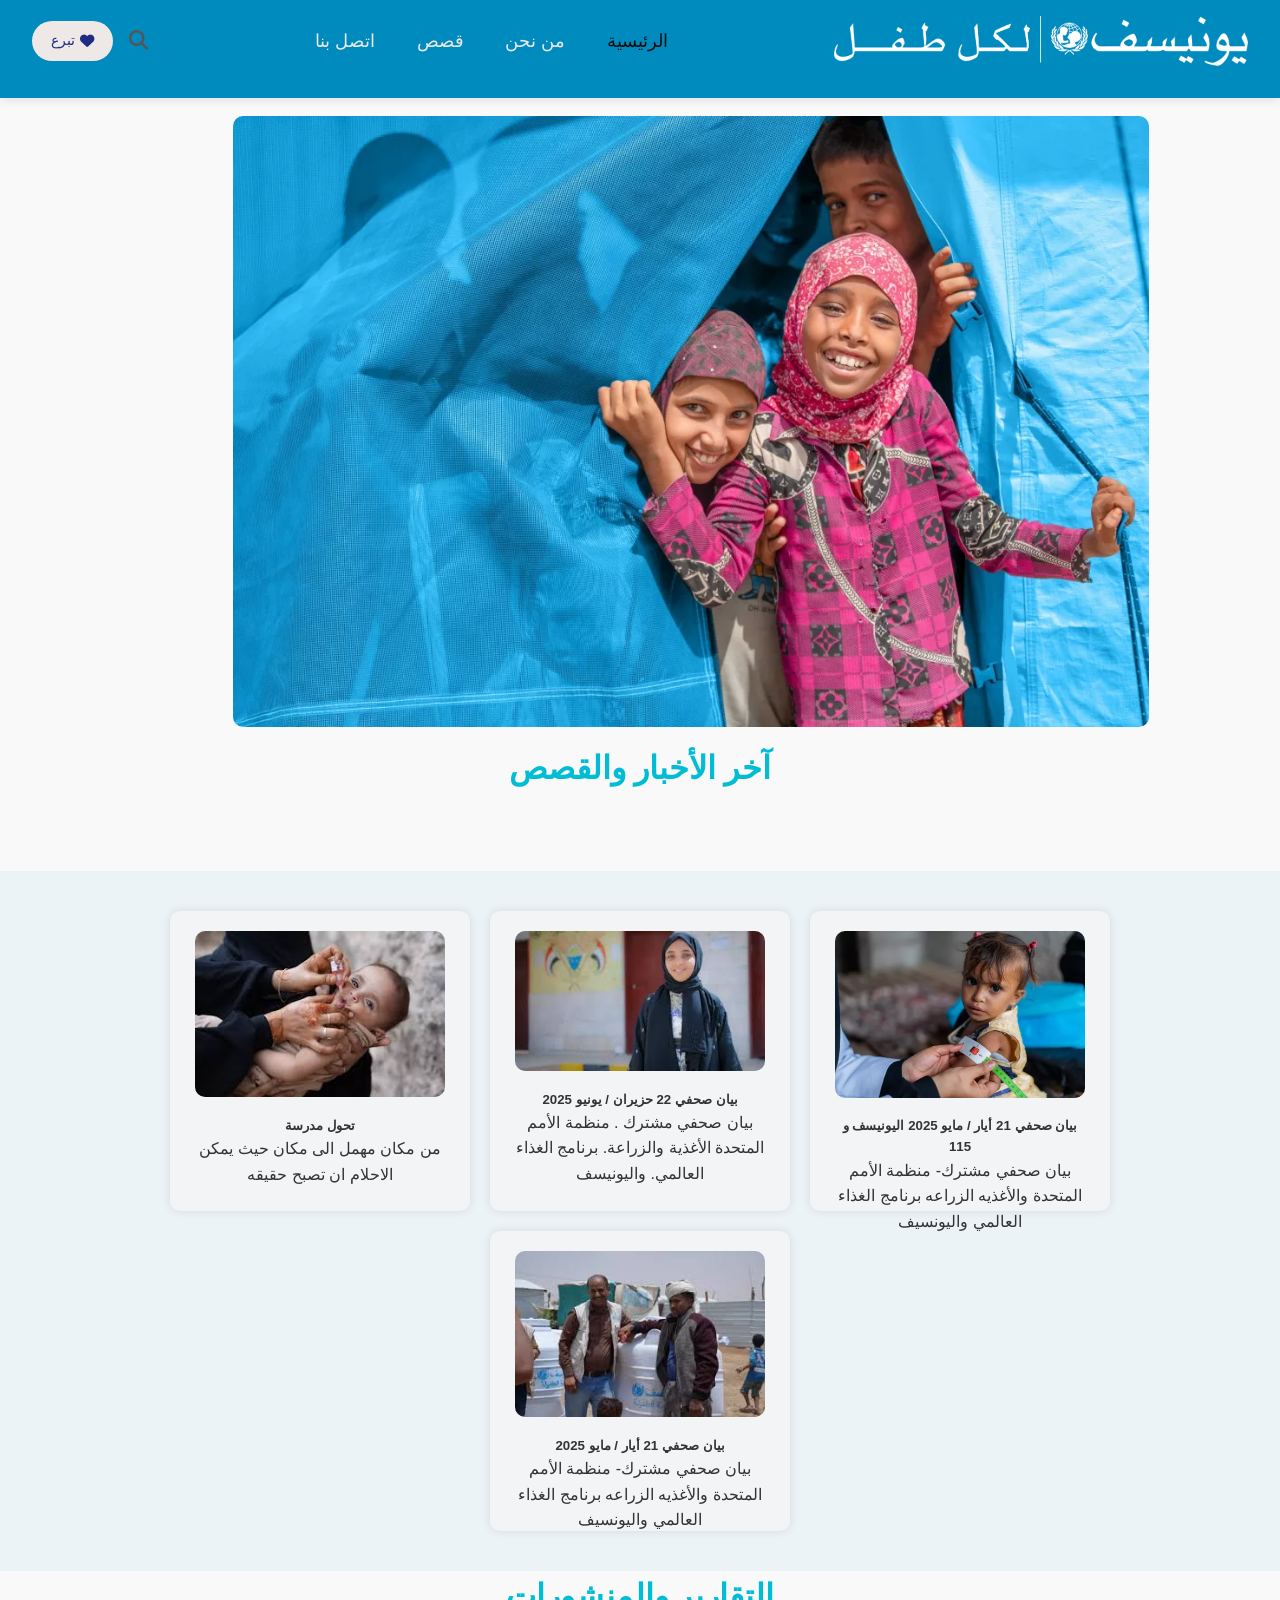
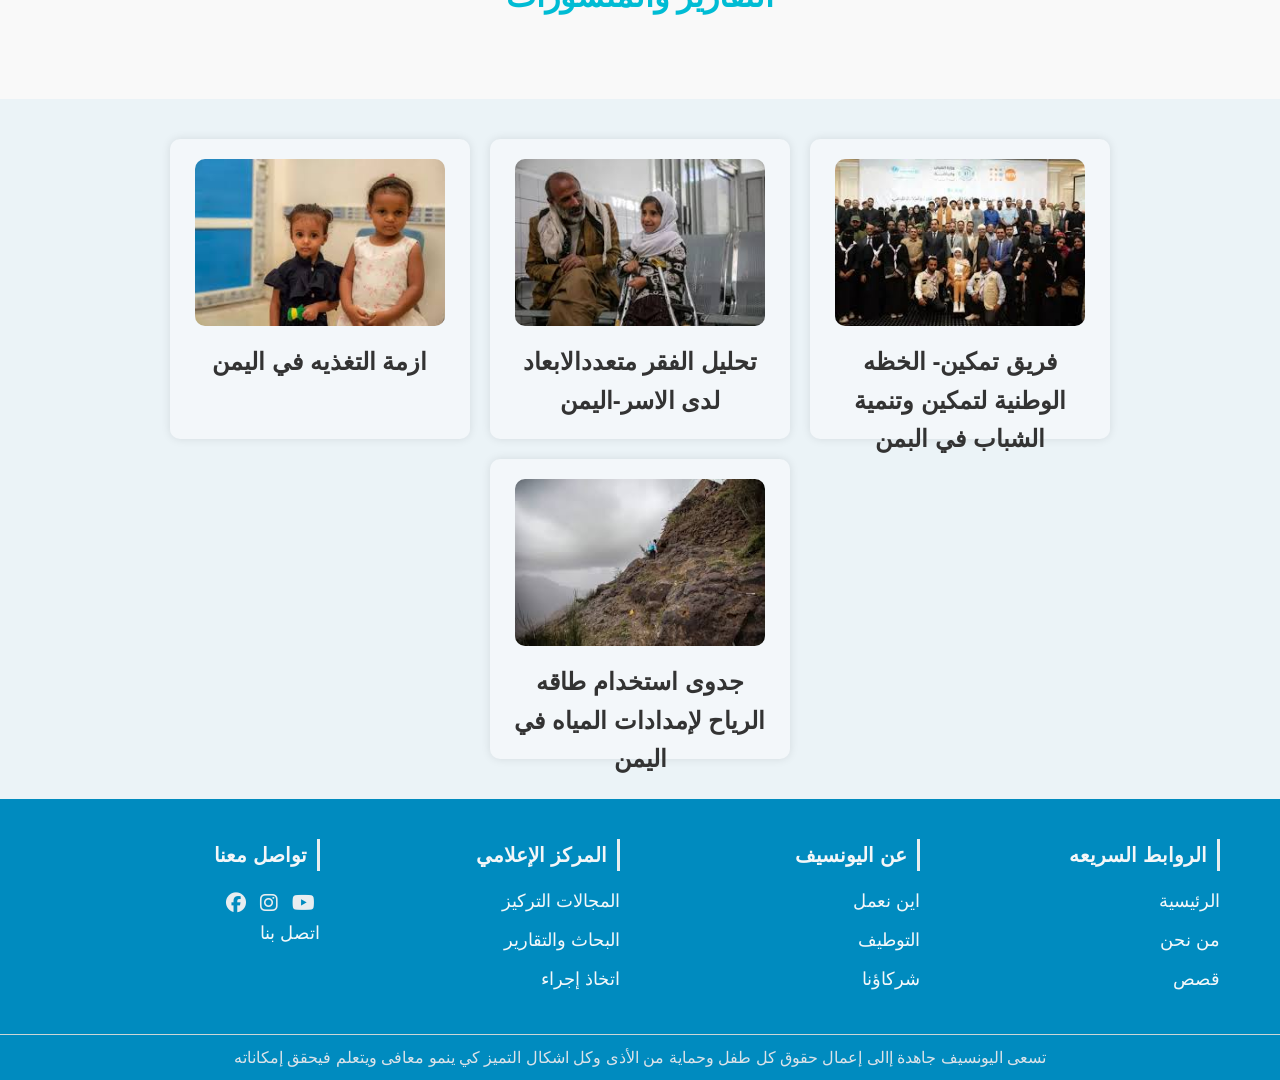
==== index.html @ 792a197c "Add the home page with header,footer,add css js" ====
<!DOCTYPE html>
<html lang="ar" dir="rtl">
<head>
    <meta charset="UTF-8">
    <meta name="viewport" content="width=device-width, initial-scale=1.0">
    <link rel="stylesheet" href="https://cdnjs.cloudflare.com/ajax/libs/font-awesome/6.5.0/css/all.min.css" integrity="sha512-..." crossorigin="anonymous" referrerpolicy="no-referrer" />
    <title>اليونيسف</title>
    <link rel="stylesheet" href="css/style.css">
 
</head>
<body>

   <!-- شريط التنقل -->
   
    <header class="header">
        <nav class="navbar">
            <!-- الشعار على اليمين -->
            <div class="logo-container">
                <img src="image/log.png" alt="شعار الموقع" class="logo">
               
            </div>
            
            <!-- عناصر القائمة -->
            <ul class="nav-links">
                <li><a href="index.html" class="active">الرئيسية</a></li>
                <li><a href="#"> من نحن </a></li>
                <li><a href="#">قصص</a></li>
                <li><a href="#">اتصل بنا</a></li>
        
            </ul>
            <!-- عناصر التحكم -->
            <div class="nav-controls">
                <!-- أيقونة البحث -->
                <div class="search-icon">
                    <i class="fas fa-search"></i>
                </div>
                <!-- زر التبرع -->
                <a href="#" class="donate-btn">
                    <i class="fas fa-heart"></i>
                    تبرع
                </a>
                <!-- زر الهامبرجر -->
                <div class="hamburger-menu">
                    <div class="line line1"></div>
                    <div class="line line2"></div>
                    <div class="line line3"></div>
                </div>
            </div>
        
            <!-- قائمة الهاتف المنزلقة -->
            <div class="mobile-menu">
                <ul class="mobile-links">
                    <li><a href="#" class="active">الرئيسية</a></li>
                     <li><a href="#">من نحن</a></li>
                    <li><a href="#">القصص </a></li>
                    <li><a href="#">اتصل بنا</a></li>
                </ul>
                
                <!-- زر التبرع في القائمة المنسدلة -->
                <a href="#" class="mobile-donate-btn">
                    <i class="fas fa-heart"></i>
                    تبرع الآن
                </a>
            </div>
        </nav>
    </header>

     <!-- القسم الرئيسي مع الصورة على اليمين -->
    <section class="container">
        <div class="content-section">
          <!-- الصورة على اليمين -->
            <div class="image-content">
                <img src="image/1.webp" alt="image">
            </div>
           
            </div>
            
            
        </div>
    </section>

    <!-- نموذج البحث -->
    <div class="search-overlay">
        <div class="search-container">
            <input type="text" placeholder="ابحث هنا...">
            <button><i class="fas fa-search"></i></button>
            <span class="close-search"><i class="fas fa-times"></i></span>
        </div>
    </div>

<h1>آخر الأخبار والقصص</h1>
  
  <section class="features-section">
  <div class="feature-box">
    <div class="icon-circle">
       <img src="image/B.jpeg" alt="Icon 1">
    </div>
       <h5>بيان صحفي 21 أيار / مايو 2025
اليونيسف و 115
</h5>
    <p>بيان صحفي مشترك- منظمة الأمم المتحدة والأغذيه الزراعه برنامج الغذاء العالمي واليونسيف</p>
  </div>
     </div>
     <div class="feature-box">
    <div class="icon-circle">
       <img src="image/B3.jpeg" alt="Icon 1">
    </div>
      <h5>بيان صحفي 22 حزيران / يونيو 2025</h5>
    <p>  بيان صحفي مشترك .

منظمة الأمم المتحدة الأغذية والزراعة.

برنامج الغذاء العالمي. واليونيسف
         </p>
  </div>
     </div>
     <div class="feature-box">
    <div class="icon-circle">
       <img src="image/B2.jpeg" alt="Icon 1">
    </div>
  
      <h5>تحول مدرسة</h5>
    <p>        من مكان مهمل الى مكان حيث يمكن الاحلام ان تصبح حقيقه   </p>
  </div>
     </div>
     <div class="feature-box">
    <div class="icon-circle">
       <img src="image/B4.jpeg" alt="Icon 1">
    </div>
      <h5> بيان صحفي 21 أيار / مايو 2025</h5>
    <p>بيان صحفي مشترك- منظمة الأمم المتحدة والأغذيه الزراعه برنامج الغذاء العالمي واليونسيف</p>
  </div>
     </div>
     
  </section>
<h1>التقارير والمنشورات</h1>
  
  <section class="features-section1">
  <div class="feature-box1">
    <div class="imag-circle">
       <img src="image/A1.jpeg" alt="Icon 1">
    </div>
   <h2>فريق تمكين- الخظه الوطنية لتمكين وتنمية الشباب في البمن</h2>
  
  </div>
     </div>
     <div class="feature-box1">
    <div class="imag-circle">
       <img src="image/A2.jpeg" alt="Icon 1">
    </div>
      <h2>تحليل الفقر متعددالابعاد لدى الاسر-اليمن</h2>
   
  </div>
     </div>
     <div class="feature-box1">
    <div class="imag-circle">
       <img src="image/A3.jpeg" alt="Icon 1">
    </div>
      <h2>ازمة التغذيه في اليمن</h3>
   
  </div>
     </div>
     <div class="feature-box1">
    <div class="icon-circle">
       <img src="image/A4.jpeg" alt="Icon 1">
    </div>
 
        <h2>جدوى استخدام طاقه الرياح لإمدادات المياه في اليمن</h2>
   
  </div>
     </div>
     
  </section>



    <!-- قسم الفوتر -->
    
<footer class="footer">
  <div class="footer-container">
    <div class="footer-column">
      <h3>الروابط السريعه</h3>
      <ul class="u1">
        <li><a href="#"> الرئيسية</a></li>
        <li><a href="#"> من نحن</a></li>
        <li><a href="#"> قصص</a></li>
      </ul>
    </div>
    <div class="footer-column">
      <h3>عن اليونسيف</h3>
      <ul>
        <li><a href="#"> اين نعمل </a></li>
        <li><a href="#"> التوطيف</a></li>
        <li><a href="#"> شركاؤنا</a></li>
      </ul>
    </div>
    <div class="footer-column">
      <h3>المركز الإعلامي</h3>
      <ul>
        <li><a href="#"> المجالات التركيز</a></li>
        <li><a href="#">  البحاث والتقارير</a></li>
        <li><a href="#">   اتخاذ إجراء</a></li>
      </ul>
    </div>
    <div class="footer-column">
      <h3>تواصل معنا</h3>
      <ul class="social-icons">
       <a href="https://www.youtube.com/user/UNICEFYemen"><i class="fab fa-youtube"></i></a>
        <a href="https://www.instagram.com/unicef_yemen/"><i class="fab fa-instagram"></i></a>
        <a href="https://www.facebook.com/unicefyemen/"><i class="fab fa-facebook"></i></a>
      </ul>
      <ul>
        <li><a href="#">  اتصل بنا </a></li>
       
        
      </ul>
    </div>
    <!-- يمكنك إضافة عمود رابع لشعار المنظمة إذا أحببت -->
  </div>
  <div class="footer-bottom">
    <p>تسعى اليونسيف جاهدة إالى إعمال حقوق كل طفل وحماية من الأذى وكل اشكال التميز كي ينمو معافى ويتعلم فيحقق إمكاناته  </p>
  </div>
</footer>
 <script src="js/add.css"></script>
</body>
</html>
---- css/style.css ----
body {
    margin: 0;
    font-family: 'Cairo', Tahoma, Arial, sans-serif;
    background: #f5f9fc;
    color: #222;
    direction: rtl;
}
/* التهيئة العامة */
* {
    margin: 0;
    padding: 0;
    box-sizing: border-box;
    font-family: 'Tajawal', sans-serif;
}

body {
    background-color: #f9f9f9;
    color: #333;
    line-height: 1.6;
}

/* شريط التنقل */
.header {
    height: 98px;
    background-color: #008bbf;
    box-shadow: 0 2px 10px rgba(0, 0, 0, 0.1);
    position: fixed;
    width: 100%;
    top: 0;
    z-index: 1000;
}

.navbar {
    display: flex;
    justify-content: space-between;
    align-items: center;
    padding: 1rem 2rem;
    max-width: 1400px;
    margin: 0 auto;
}

/* الشعار */

.logo-container {
  display:block;
    align-items: center;
    gap: 40px;  
}

.logo-container img {
    height: 50px;
    max-height: none;
    max-width: none;
    width: auto;
   
  display: flex;
  align-items: center;
  margin-right: 0px; /* ← يحرك اللوجو إلى اليسار */
}

.logo-container span {
    font-size: 1.5rem;
    font-weight: bold;
    
}

/* روابط التنقل */
.nav-links {
  color: #52bacf;
    display: flex;
    list-style: none;
}

.nav-links li a {
    color: #ebe8e8;
    text-decoration: none;
    padding: 0.5rem 1rem;
    margin: 0 0.3rem;
    font-size: 1.1rem;
    transition: all 0.3s ease;
    font-weight: 550;
}

.nav-links li a:hover, 
.nav-links li a.active {
    color: #0f0f0f;
}

/* عناصر التحكم في الشريط */
.nav-controls {
    display: flex;
    align-items: center;
    gap: 1rem;
}

/* أيقونة البحث */
.search-icon {
    font-size: 1.2rem;
    color: #555;
    cursor: pointer;
    transition: all 0.3s ease;
}

.search-icon:hover {
    color: #3498db;
}

/* زر التبرع */
.donate-btn {
    background-color: hsl(9, 18%, 92%);
    color: rgb(31, 44, 129);
    padding: 0.5rem 1.2rem;
    border-radius: 50px;
    text-decoration: none;
    font-size: 0.9rem;
    transition: all 0.3s ease;
    display: flex;
    align-items: center;
    gap: 5px;
}

.donate-btn:hover {
    background-color: #131313;
    transform: translateY(-2px);
    box-shadow: 0 4px 8px rgba(0, 0, 0, 0.1);
}

/* زر الهامبرجر */
.hamburger-menu {
    width: 30px;
    height: 20px;
    display: none;
    flex-direction: column;
    justify-content: space-between;
    cursor: pointer;
    z-index: 1001;
}

.hamburger-menu .line {
    width: 100%;
    height: 3px;
    background-color: #333;
    transition: all 0.3s ease;
}

/* القائمة المنسدلة للهاتف */
.mobile-menu {
    position: fixed;
    top: 0;
    right: -100%;
    width: 300px;
    height: 100vh;
    background-color: #fff;
    box-shadow: -5px 0 15px rgba(0, 0, 0, 0.1);
    padding: 5rem 2rem;
    transition: all 0.5s ease;
    z-index: 1000;
}

.mobile-menu.active {
    right: 0;
}

.mobile-links {
    list-style: none;
    margin-bottom: 2rem;
}

.mobile-links li {
    margin-bottom: 1.5rem;
}

.mobile-links li a {
    color: #555;
    text-decoration: none;
    font-size: 1.2rem;
    transition: all 0.3s ease;
    display: block;
    padding: 0.5rem 0;
}

.mobile-links li a:hover {
    color: #3498db;
    padding-right: 10px;
}

.mobile-donate-btn {
    background-color: #e74c3c;
    color: white;
    padding: 0.8rem 1.5rem;
    border-radius: 50px;
    text-decoration: none;
    font-size: 1rem;
    transition: all 0.3s ease;
    display: inline-flex;
    align-items: center;
    gap: 8px;
    width: fit-content;
}

.mobile-donate-btn:hover {
    background-color: #c0392b;
}

/* القسم الرئيسي */
.hero {
    display: flex;
    align-items: center;
    justify-content: space-between;
    padding: 8rem 2rem 4rem;
    max-width: 1400px;
    margin: 0 auto;
}


.container {
    max-width: 1050px;
    margin: 0 auto;
    padding: 1rem;
}

/* جزء الصورة */
.image-content {
    flex: 1;
}

.image-content img {
  margin-top: 100px;
  width: 90%;
border-radius: 10px;
  text-align: center;
    object-fit: cover;
    display: block;
}

/* التكيف مع الشاشات الصغيرة */
@media (max-width: 768px) {
    .content-section {
        flex-direction: column-reverse;
    }
    
    .text-content, .image-content {
        width: 100%;
        padding: 2rem;
    }
    
    .text-content {
        text-align: center;
    }
    
    .divider {
        margin-left: auto;
        margin-right: auto;
    }
    
    .more-link {
        justify-content: center;
    }
}
.hero-buttons {
   
    gap: 1rem;
        text-align: right;
}

.primary-btn {
    background-color: #3498db;
    color: white;
    padding: 0.8rem 1.8rem;
    border-radius: 50px;
    text-decoration: none;
    font-size: 1.1rem;
    transition: all 0.3s ease;
}

.primary-btn:hover {
    background-color: #2980b9;
    transform: translateY(-3px);
    box-shadow: 0 5px 15px rgba(0, 0, 0, 0.1);
}

.secondary-btn {
    background-color: transparent;
    color: #3498db;
    padding: 0.8rem 1.8rem;
    border-radius: 50px;
    text-decoration: none;
    font-size: 1.1rem;
    transition: all 0.3s ease;
    border: 2px solid #3498db;
}

.secondary-btn:hover {
    background-color: #f0f8ff;
    transform: translateY(-3px);
    box-shadow: 0 5px 15px rgba(0, 0, 0, 0.1);
}


/* استجابة الجوال */
@media (max-width: 768px) {
  .features-section {
    flex-direction: column;
    align-items: center;

  }
}
 


/* نموذج البحث */
.search-overlay {
    position: fixed;
    top: 0;
    left: 0;
    width: 100%;
    height: 100%;
    background-color: rgba(0, 0, 0, 0.8);
    display: flex;
    justify-content: center;
    align-items: center;
    z-index: 2000;
    opacity: 0;
    visibility: hidden;
    transition: all 0.3s ease;
}

.search-overlay.active {
    opacity: 1;
    visibility: visible;
}

.search-container {
    width: 80%;
    max-width: 600px;
    position: relative;
}

.search-container input {
    width: 100%;
    padding: 1.2rem 2rem;
    font-size: 1.2rem;
    border: none;
    border-radius: 50px;
}

.search-container button {
    position: absolute;
    left: 20px;
    top: 50%;
    transform: translateY(-50%);
    background: none;
    border: none;
    color: #555;
    font-size: 1.2rem;
    cursor: pointer;
}

.close-search {
    position: absolute;
    right: 20px;
    top: 50%;
    transform: translateY(-50%);
    color: white;
    font-size: 1.5rem;
    cursor: pointer;
}

/* تأثيرات الهامبرجر عند الفتح */
.hamburger-menu.active .line1 {
    transform: rotate(45deg) translate(5px, 5px);
}
.hamburger-menu.active .line2 {
    opacity: 0;
}
.hamburger-menu.active .line3 {
    transform: rotate(-45deg) translate(5px, -5px);
}

/* التكيف مع الشاشات الصغيرة */
@media (max-width: 992px) {
    .nav-links {
        display: none;
    }
    
    .hamburger-menu {
        display: flex;
    }
    
    .hero {
        flex-direction: column-reverse;
        padding-top: 6rem;
        text-align: center;
    }
    
    .hero-content {
        padding-left: 0;
        margin-top: 2rem;
    }
    
    .hero-content p {
        margin-left: auto;
        margin-right: auto;
    }
    
    .hero-buttons {
        justify-content: center;
    }
}

@media (max-width: 576px) {
    .navbar {
        padding: 1rem;
    }
    
    .donate-btn span {
        display: none;
    }
    
    .hero-content h1 {
        font-size: 2.2rem;
    }
    
    .hero-buttons {
        flex-direction: column;
        gap: 0.8rem;
    }
    
    .primary-btn, .secondary-btn {
        width: 100%;
        text-align: center;
    }
}




h1{
  margin-bottom: 77px;
  align-items: center;
  text-align: center;
  font-family: Droid Arabic KufiDroid Arabic Kufi sans-serif !important;
  color: #00bcd4;
  direction: rtl; /* لأن اللغة عربية */
}
.p1{
  margin-bottom: 77px;
  align-items: center;
  text-align: center;
  font-size: 16px;
  /* color: #00bcd4; */
  direction: rtl; /* لأن اللغة عربية */
}

.features-section {
  display: flex;
  flex-wrap: wrap;
  justify-content: center;
  gap: 20px;
  padding: 40px;
  background-color: #ebf3f7;
}

.feature-box {
  /* display: flex; */
   background-color: rgb(242, 244, 245);
  /* background-color: rgb(231, 233, 234); */
  padding: 20px;
  width: 300px;
  height: 300px;
  text-align: center;
  border-radius: 10px;
  box-shadow: 0 0 10px rgba(0,0,0,0.1);
  transition: transform 0.3s;
  direction: rtl;
  /* opacity:0.5; */
}

.feature-box img {
  width: 250px;
border-radius: 10px;
  margin-bottom: 10px;
}

.feature-box:hover {
  transform: translateY(-5px);
}

.features-section1 {
  display: flex;
  flex-wrap: wrap;
  justify-content: center;
  gap: 20px;
  padding: 40px;
  background-color: #ebf3f7;
}

.feature-box1 {
  /* display: flex; */
   background-color: #f3f7fa;
  /* background-color: rgb(231, 233, 234); */
  padding: 20px;
  width: 300px;
  height:300px;
  text-align: center;
  border-radius: 10px;
  box-shadow: 0 0 10px rgba(0,0,0,0.1);
  transition: transform 0.3s;
  direction: rtl;
  /* opacity:0.5; */
}

.feature-box1 img {
  width: 250px;
border-radius: 10px;
  margin-bottom: 10px;
}

.feature-box1:hover {
  transform: translateY(-5px);
}



/*--------------- footer*/





.footer {
  background: #008bbf;
  padding: 40px 0 10px 0;
  font-family: 'Arial', sans-serif;
  font-size: 14px;
  direction: rtl; /* إذا الموقع عربي */
}
 .footer-column h3{
  color: #f3f6f8;
}
.footer-container {
  display: flex;
  justify-content: space-around;
  flex-wrap: wrap;
  max-width: 1200px;
  margin: auto;
}
.footer-column {
  flex: 1;
  min-width: 180px;
  margin: 0 20px;
}
.footer-column h3 {
  margin-bottom: 16px;
  font-size: 20px;
  border-right: 3px solid #eaeeef;
  padding-right: 10px;
  font-weight: bold;
}
.footer-column ul {
  list-style: none;
  padding: 0;
  font-family: 'Gill Sans', 'Gill Sans MT', Calibri, 'Trebuchet MS', sans-serif;
}
.footer-column ul li {
  margin-bottom: 10px;
}
.footer-column ul li a {
  color: #f3f8fa;
  font-family: 'Gill Sans', 'Gill Sans MT', Calibri, 'Trebuchet MS', sans-serif;
  text-decoration: none;
  font-size: 18px;
  transition: color 0.2s;
  
}
.footer-column ul li:hover, 
.footer-column ul li.active {
    color: #181717;
}

.footer-column ul li a:hover {
  color: #0d0d0d;
}
.social-icons {
      margin-top: 15px;
    }

    .social-icons a {
      margin: 0 5px;
      color: #e8edf0;
      font-size: 20px;
      text-decoration: none;
    }
.footer-bottom {
  border-top: 1px solid #cbd6d6;
  margin-top: 30px;
  text-align: center;
  font-size: 16px;
  padding: 10px 0 0 0;
  color: #dce3e9;
}
.social-icons a:hover, 
.social-icons a.active {
    color: #181717;
}
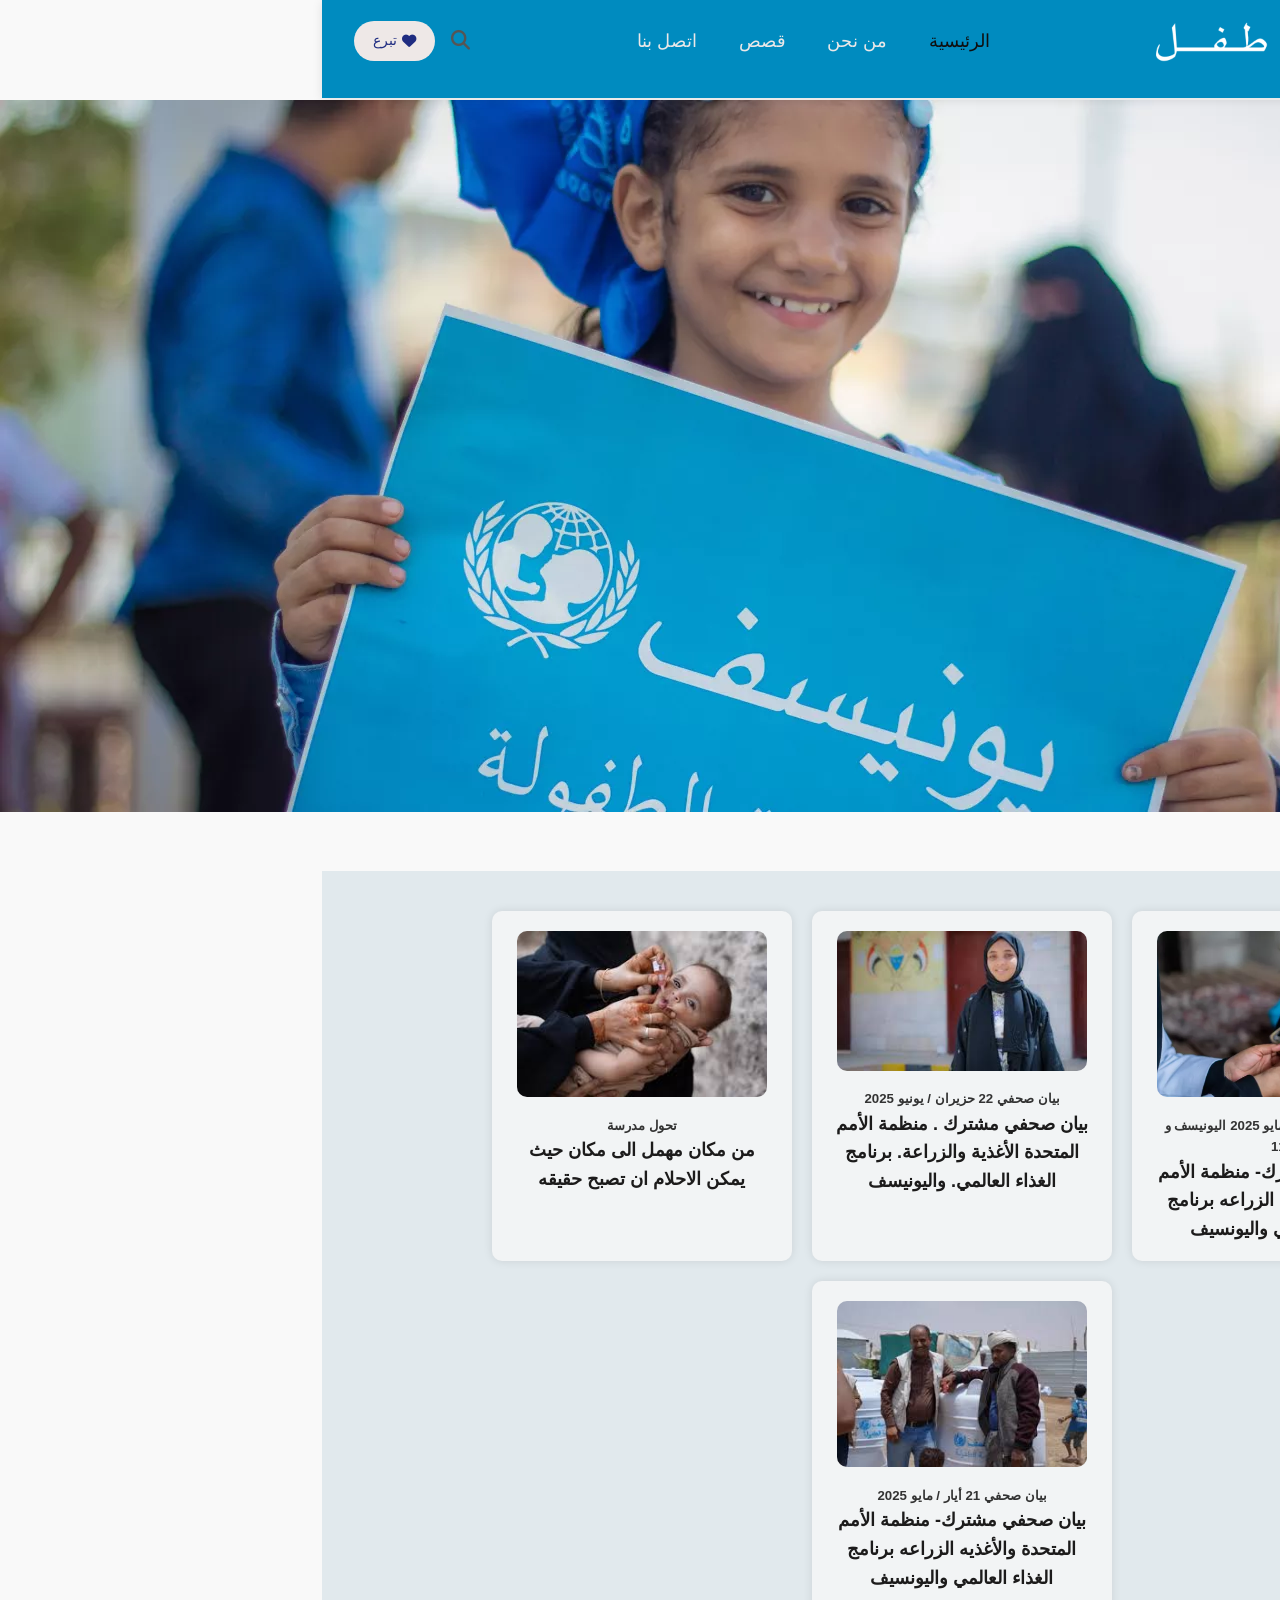
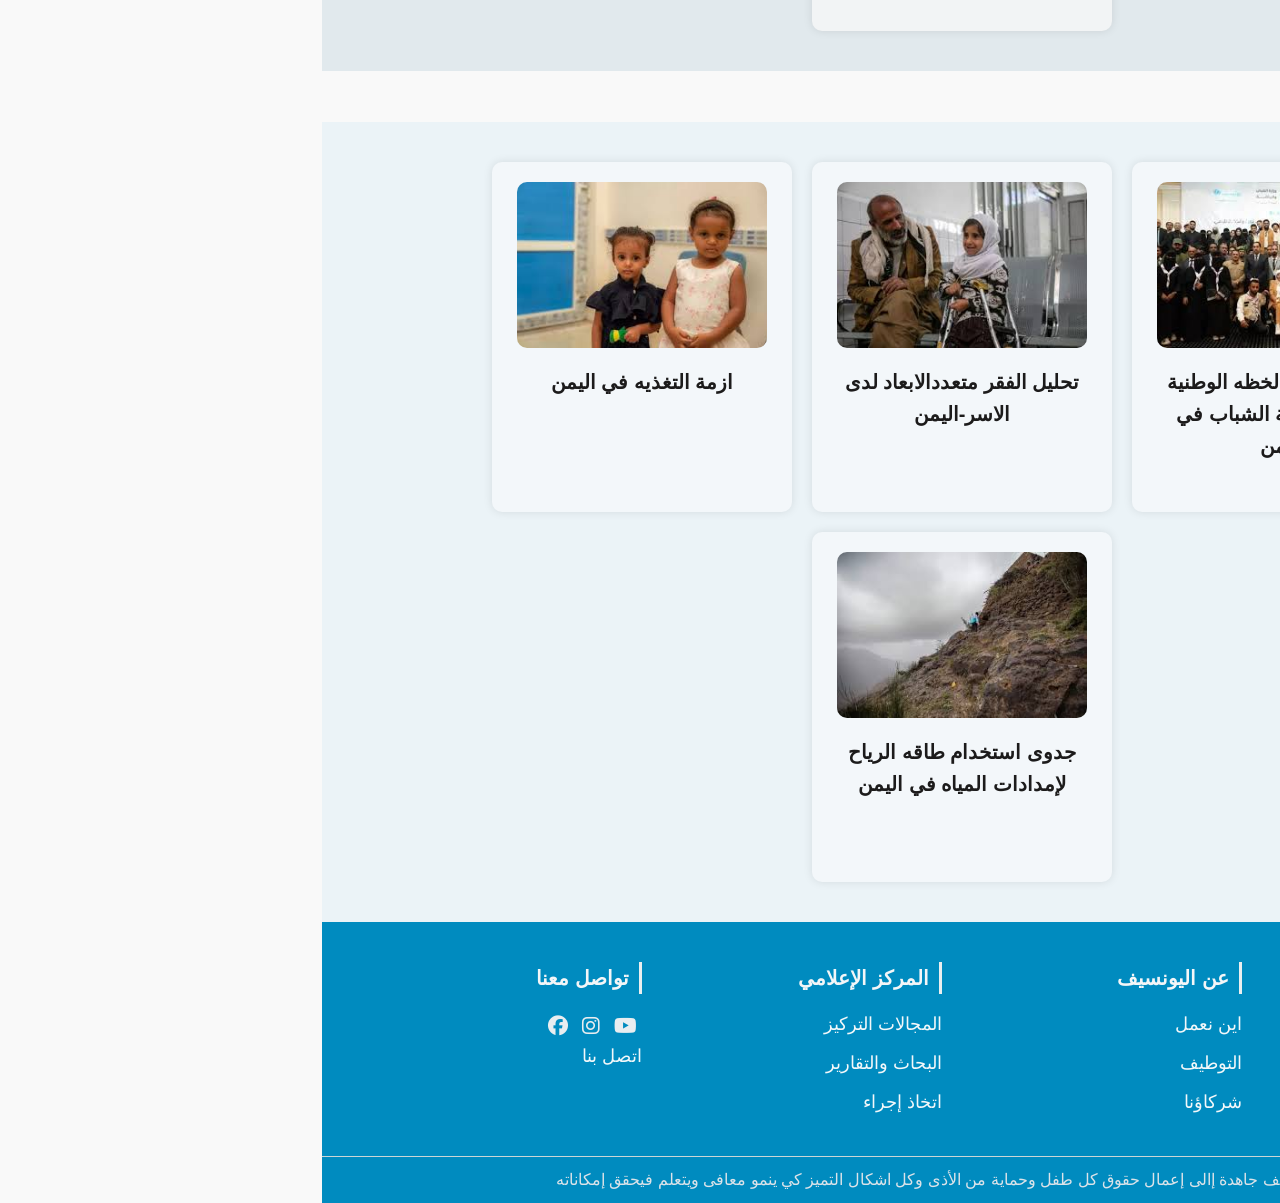
==== commit 6c386d85: "main page completed" ====
--- a/index.html
+++ b/index.html
@@ -7,6 +7,8 @@
     <link rel="stylesheet" href="https://cdnjs.cloudflare.com/ajax/libs/font-awesome/6.5.0/css/all.min.css" integrity="sha512-..." crossorigin="anonymous" referrerpolicy="no-referrer" />
     <title>اليونيسف</title>
     <link rel="stylesheet" href="css/style.css">
+    <link rel="stylesheet" href="css/add.css">
+    
  
 </head>
 <body>
@@ -25,8 +27,8 @@
             <ul class="nav-links">
                 <li><a href="index.html" class="active">الرئيسية</a></li>
                 <li><a href="#"> من نحن </a></li>
-                <li><a href="#">قصص</a></li>
-                <li><a href="#">اتصل بنا</a></li>
+                <li><a href="pages/stories.html">قصص</a></li>
+                <li><a href="pages/contactus.html">اتصل بنا</a></li>
         
             </ul>
             <!-- عناصر التحكم -->
@@ -53,8 +55,8 @@
                 <ul class="mobile-links">
                     <li><a href="#" class="active">الرئيسية</a></li>
                      <li><a href="#">من نحن</a></li>
-                    <li><a href="#">القصص </a></li>
-                    <li><a href="#">اتصل بنا</a></li>
+                    <li><a href="pages/stories.html">القصص </a></li>
+                    <li><a href="pages/contactus.html">اتصل بنا</a></li>
                 </ul>
                 
                 <!-- زر التبرع في القائمة المنسدلة -->
@@ -67,18 +69,17 @@
     </header>
 
      <!-- القسم الرئيسي مع الصورة على اليمين -->
-    <section class="container">
-        <div class="content-section">
+   
           <!-- الصورة على اليمين -->
-            <div class="image-content">
-                <img src="image/1.webp" alt="image">
-            </div>
-           
-            </div>
+            <div class="full-image">
+      <img src="image/12.jpeg" alt="imag">
+
+      </div>
+
+    </div>
             
             
-        </div>
-    </section>
+      
 
     <!-- نموذج البحث -->
     <div class="search-overlay">
@@ -99,7 +100,7 @@
        <h5>بيان صحفي 21 أيار / مايو 2025
 اليونيسف و 115
 </h5>
-    <p>بيان صحفي مشترك- منظمة الأمم المتحدة والأغذيه الزراعه برنامج الغذاء العالمي واليونسيف</p>
+    <h2>بيان صحفي مشترك- منظمة الأمم المتحدة والأغذيه الزراعه برنامج الغذاء العالمي واليونسيف</h2>
   </div>
      </div>
      <div class="feature-box">
@@ -107,12 +108,12 @@
        <img src="image/B3.jpeg" alt="Icon 1">
     </div>
       <h5>بيان صحفي 22 حزيران / يونيو 2025</h5>
-    <p>  بيان صحفي مشترك .
+    <h2>  بيان صحفي مشترك .
 
 منظمة الأمم المتحدة الأغذية والزراعة.
 
 برنامج الغذاء العالمي. واليونيسف
-         </p>
+    </h2>
   </div>
      </div>
      <div class="feature-box">
@@ -121,7 +122,7 @@
     </div>
   
       <h5>تحول مدرسة</h5>
-    <p>        من مكان مهمل الى مكان حيث يمكن الاحلام ان تصبح حقيقه   </p>
+    <h2>        من مكان مهمل الى مكان حيث يمكن الاحلام ان تصبح حقيقه   </h2>
   </div>
      </div>
      <div class="feature-box">
@@ -129,7 +130,7 @@
        <img src="image/B4.jpeg" alt="Icon 1">
     </div>
       <h5> بيان صحفي 21 أيار / مايو 2025</h5>
-    <p>بيان صحفي مشترك- منظمة الأمم المتحدة والأغذيه الزراعه برنامج الغذاء العالمي واليونسيف</p>
+    <h2>بيان صحفي مشترك- منظمة الأمم المتحدة والأغذيه الزراعه برنامج الغذاء العالمي واليونسيف</h2>
   </div>
      </div>
      
@@ -182,9 +183,9 @@
     <div class="footer-column">
       <h3>الروابط السريعه</h3>
       <ul class="u1">
-        <li><a href="#"> الرئيسية</a></li>
+        <li><a href="index.html"> الرئيسية</a></li>
         <li><a href="#"> من نحن</a></li>
-        <li><a href="#"> قصص</a></li>
+        <li><a href="pages/stories.html"> قصص</a></li>
       </ul>
     </div>
     <div class="footer-column">
--- a/css/style.css
+++ b/css/style.css
@@ -4,6 +4,7 @@
     background: #f5f9fc;
     color: #222;
     direction: rtl;
+    font-family: 'Lato', sans-serif;
 }
 /* التهيئة العامة */
 * {
@@ -213,25 +214,9 @@
 }
 
 
-.container {
-    max-width: 1050px;
-    margin: 0 auto;
-    padding: 1rem;
-}
-
-/* جزء الصورة */
-.image-content {
-    flex: 1;
-}
-
-.image-content img {
-  margin-top: 100px;
-  width: 90%;
-border-radius: 10px;
-  text-align: center;
-    object-fit: cover;
-    display: block;
-}
+
+
+
 
 /* التكيف مع الشاشات الصغيرة */
 @media (max-width: 768px) {
@@ -435,22 +420,7 @@
 
 
 
-h1{
-  margin-bottom: 77px;
-  align-items: center;
-  text-align: center;
-  font-family: Droid Arabic KufiDroid Arabic Kufi sans-serif !important;
-  color: #00bcd4;
-  direction: rtl; /* لأن اللغة عربية */
-}
-.p1{
-  margin-bottom: 77px;
-  align-items: center;
-  text-align: center;
-  font-size: 16px;
-  /* color: #00bcd4; */
-  direction: rtl; /* لأن اللغة عربية */
-}
+
 
 .features-section {
   display: flex;
@@ -458,7 +428,7 @@
   justify-content: center;
   gap: 20px;
   padding: 40px;
-  background-color: #ebf3f7;
+  background-color: #e1e9ed;
 }
 
 .feature-box {
@@ -467,7 +437,7 @@
   /* background-color: rgb(231, 233, 234); */
   padding: 20px;
   width: 300px;
-  height: 300px;
+  height: 350px;
   text-align: center;
   border-radius: 10px;
   box-shadow: 0 0 10px rgba(0,0,0,0.1);
@@ -481,7 +451,13 @@
 border-radius: 10px;
   margin-bottom: 10px;
 }
-
+.feature-box p{
+    font-weight: 600px;
+}
+.feature-box h2{
+font-size: 18px;
+color: #1c1b1b;
+}
 .feature-box:hover {
   transform: translateY(-5px);
 }
@@ -494,6 +470,10 @@
   padding: 40px;
   background-color: #ebf3f7;
 }
+.feature-box1 h2{
+font-size: 20px;
+color: #1c1b1b;
+}
 
 .feature-box1 {
   /* display: flex; */
@@ -501,7 +481,7 @@
   /* background-color: rgb(231, 233, 234); */
   padding: 20px;
   width: 300px;
-  height:300px;
+  height:350px;
   text-align: center;
   border-radius: 10px;
   box-shadow: 0 0 10px rgba(0,0,0,0.1);
--- a/css/add.css
+++ b/css/add.css
@@ -0,0 +1,108 @@
+
+
+/* جزء الصورة */
+.full-image {
+flex: 1;
+position: relative;
+
+}
+
+.full-image{
+  margin-top:100px;
+height: 40%;
+border-radius: 10px;   
+  
+}
+.overlay{
+    position: absolute;
+   margin-top: 20px;
+    top: 600px;
+    left: 100px;
+    right: 100px;
+    background-color: rgb(251, 251, 251);
+    color: #2a2828;
+    padding: 20px;
+    border-radius: 20px;
+    text-align: right;
+    direction: rtl;
+}
+.overlay h1{
+   font-weight:bold; 
+   font-size: 50px;
+   color: #0c0c0c;
+   text-align: right;
+   margin-inline: 40px;
+   margin-top: 30px;
+   
+}
+.overlay p{
+font-size: 30px;
+margin-inline: 40px;
+}
+
+
+.contact-info {
+            margin-right: 20px;
+        }
+        
+        .contact-info ul {
+            list-style-type: none;
+            padding: 0;
+        }
+.contact-info li {
+            margin-bottom: 10px;
+            font-size: 20px;
+            position: relative;
+            padding-right: 20px;
+        }
+        
+        .contact-info li:before {
+            content: "";
+            color: #0066cc;
+            font-size: 20px;
+            position: absolute;
+            right: 0;
+        }
+        
+        .email {
+            color: #0066cc;
+            text-decoration: none;
+            font-weight: 500;
+        }
+        
+        .email:hover {
+            text-decoration: underline;
+        }
+        
+.conta-sec{
+    margin-top: 400px;
+   display: flex;
+  flex-wrap:nowrap;
+  justify-content: center;
+  gap: 40px;
+  padding-top:50px;
+ 
+ 
+  background-color: #bfc3c6;
+}
+.conta-box{
+/* display: flex; */
+   background-color: rgb(221, 231, 236);
+  /* background-color: rgb(231, 233, 234); */
+  padding: 20px;
+
+  width: 300px;
+  height: 300px;
+  text-align: center;
+  border-radius: 10px;
+  box-shadow: 0 0 10px rgba(0,0,0,0.1);
+  transition: transform 0.3s;
+  direction: rtl;
+  margin: 20px 20px 20px 20px;
+  /* opacity:0.5; */
+}
+.conta-box img{
+     width: 250px;
+border-radius: 10px;
+  margin-bottom: 10px;
+}
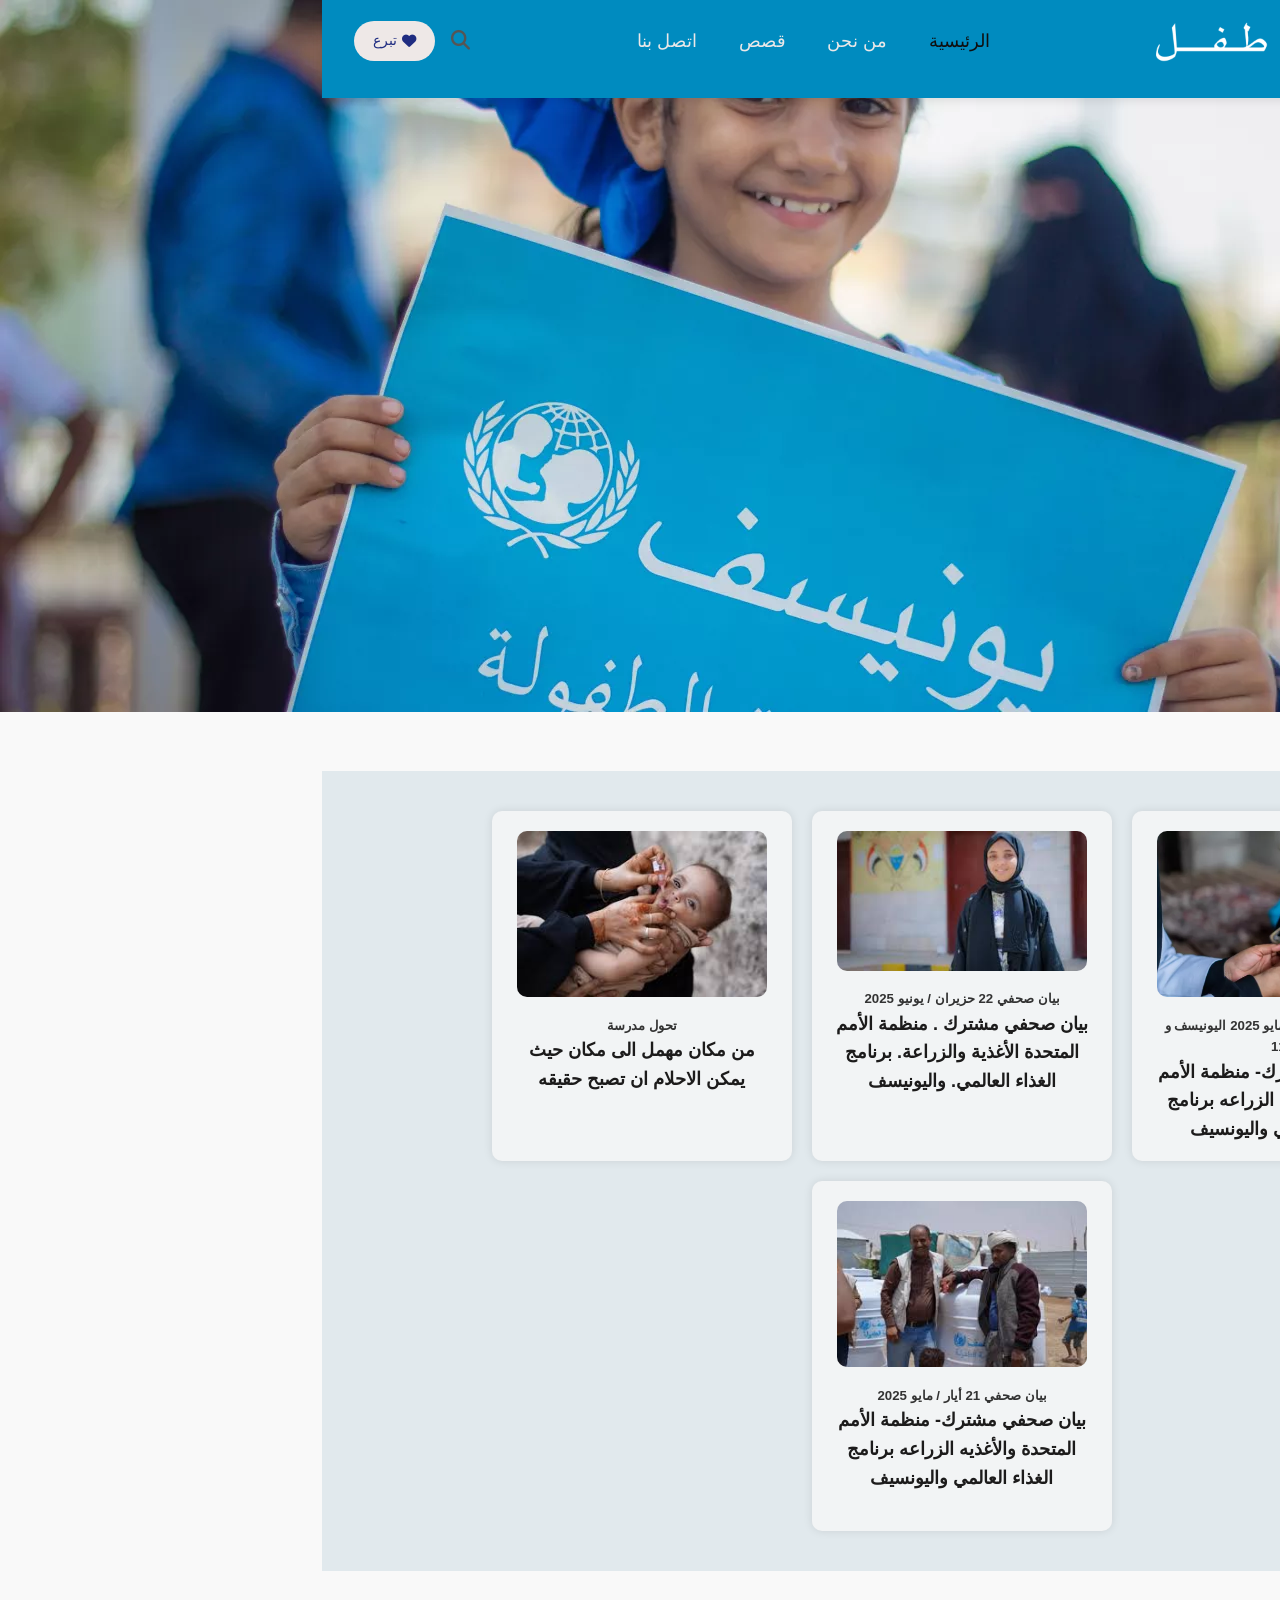
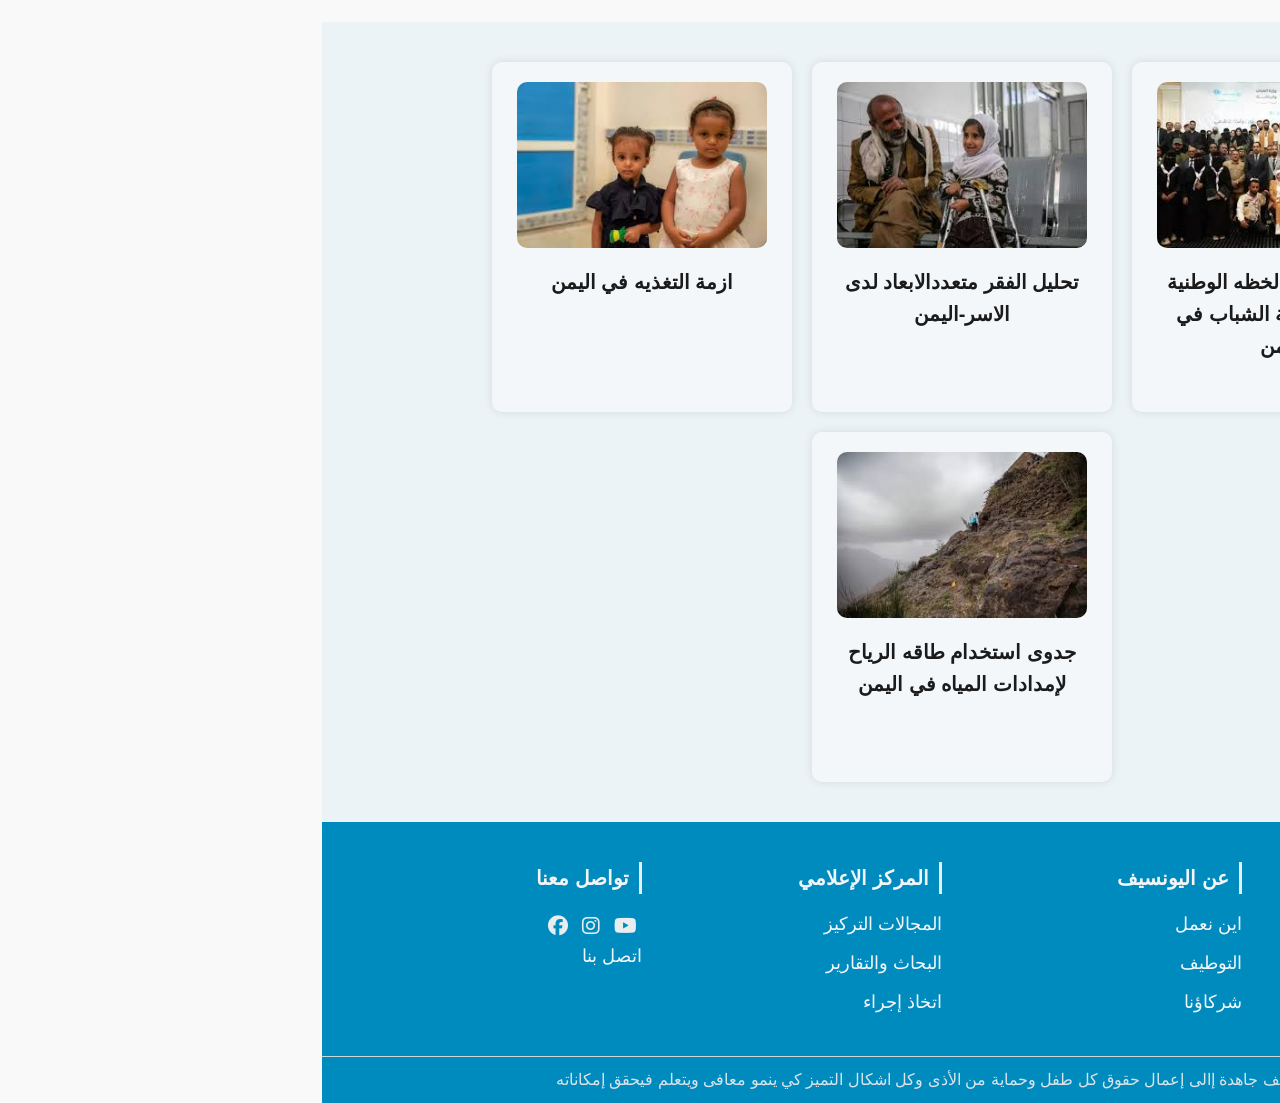
==== commit 19b08417: "بEdit photo with phono menu" ====
--- a/index.html
+++ b/index.html
@@ -8,6 +8,7 @@
     <title>اليونيسف</title>
     <link rel="stylesheet" href="css/style.css">
     <link rel="stylesheet" href="css/add.css">
+ 
     
  
 </head>
@@ -71,7 +72,7 @@
      <!-- القسم الرئيسي مع الصورة على اليمين -->
    
           <!-- الصورة على اليمين -->
-            <div class="full-image">
+            <div class="full-image1">
       <img src="image/12.jpeg" alt="imag">
 
       </div>
@@ -223,7 +224,7 @@
     <p>تسعى اليونسيف جاهدة إالى إعمال حقوق كل طفل وحماية من الأذى وكل اشكال التميز كي ينمو معافى ويتعلم فيحقق إمكاناته  </p>
   </div>
 </footer>
- <script src="js/add.css"></script>
+ <script src="js/script.js"></script>
 </body>
 </html>
 
--- a/css/style.css
+++ b/css/style.css
@@ -285,6 +285,13 @@
 /* استجابة الجوال */
 @media (max-width: 768px) {
   .features-section {
+    flex-direction: column;
+    align-items: center;
+
+  }
+}
+@media (max-width: 768px) {
+  .full-image {
     flex-direction: column;
     align-items: center;
 
--- a/css/add.css
+++ b/css/add.css
@@ -26,6 +26,9 @@
     text-align: right;
     direction: rtl;
 }
+
+
+
 .overlay h1{
    font-weight:bold; 
    font-size: 50px;
@@ -36,6 +39,33 @@
    
 }
 .overlay p{
+font-size: 30px;
+margin-inline: 40px;
+}
+
+.overlay1{
+    position: absolute;
+   margin-top:200px;
+    top: 200px;
+    left: 200px;
+    right: 200px;
+    background-color: rgb(251, 251, 251);
+    color: #2a2828;
+    padding: 20px;
+    border-radius: 20px;
+    text-align: center;
+    direction: rtl;
+}
+.overlay1 h1{
+   font-weight:bold; 
+   font-size: 50px;
+   color: #0c0c0c;
+   text-align: center;
+   margin-inline: 40px;
+   margin-top: 30px;
+   
+}
+.overlay1 p{
 font-size: 30px;
 margin-inline: 40px;
 }
@@ -105,4 +135,5 @@
      width: 250px;
 border-radius: 10px;
   margin-bottom: 10px;
-}+}
+
